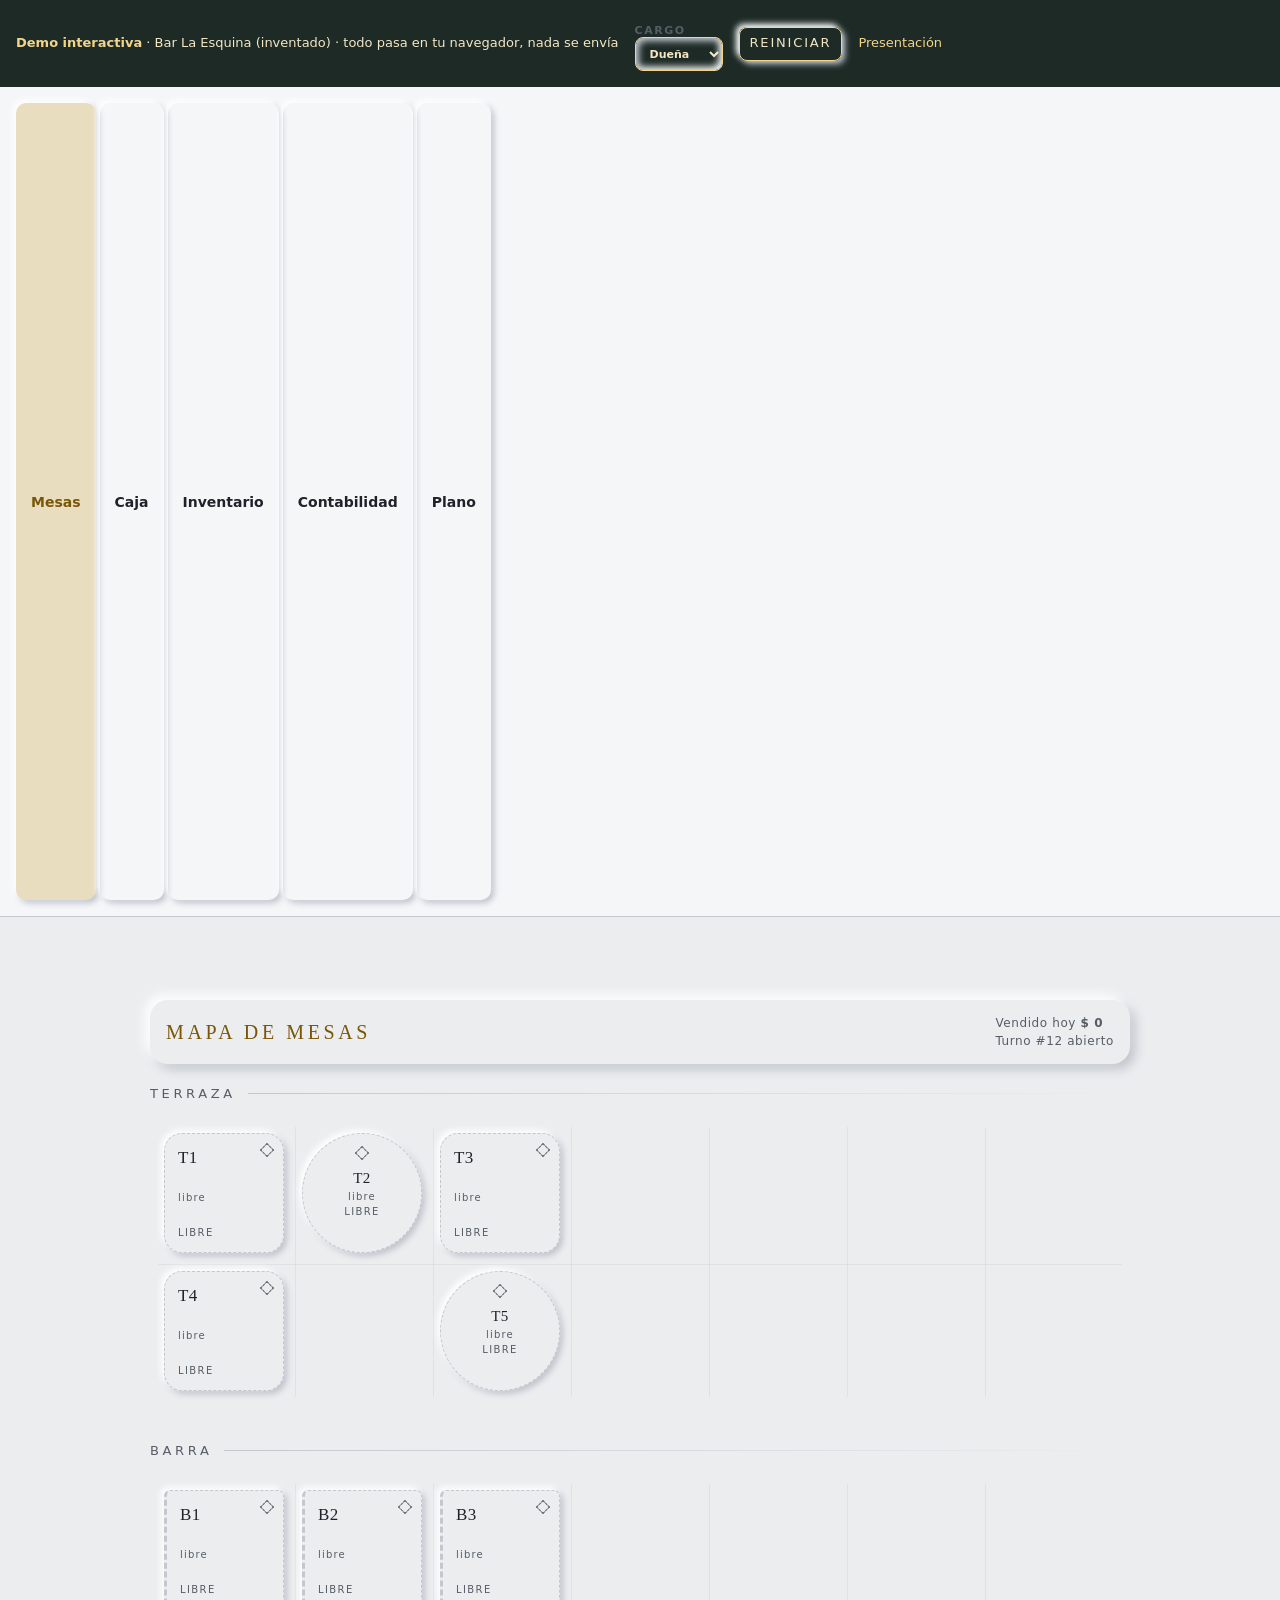
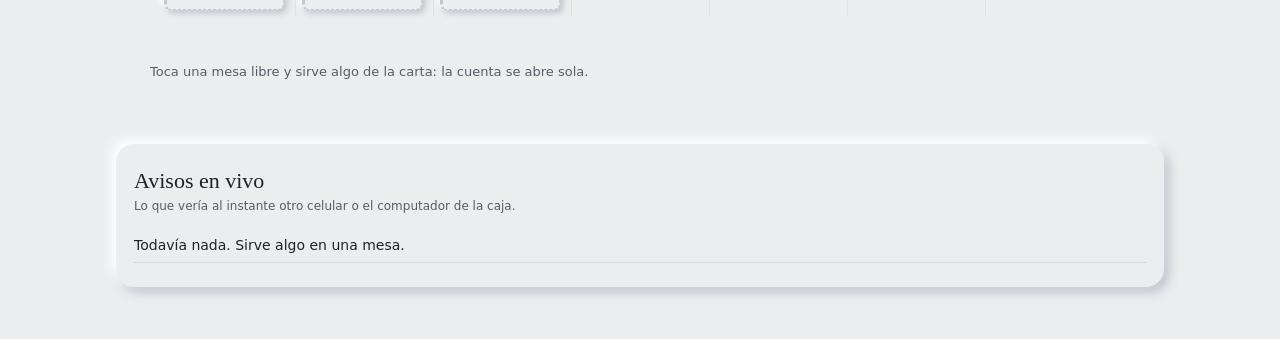
==== demo/app.html @ 0177ef34 "Demo interactiva: sirve, cancela, cobra, cuadra la caja y acomoda el plano con un bar inventado La d" ====
<!doctype html>
<html lang="es-CO">
<head>
<meta charset="utf-8">
<meta name="viewport" content="width=device-width,initial-scale=1">
<meta name="theme-color" content="#ECEDEF">
<title>Demo interactiva · BAR BOX</title>
<meta name="description" content="Prueba BAR BOX con un bar inventado: sirve en una mesa, cancela, cobra, cuadra la caja.">
<link rel="icon" href="static/crest.svg" type="image/svg+xml">
<link rel="stylesheet" href="static/barbox.css">
<link rel="stylesheet" href="static/demo.css">
</head>
<body>
<div class="demo-barra">
  <span><b>Demo interactiva</b> · Bar La Esquina (inventado) · todo pasa en tu navegador, nada se envía</span>
  <label>Cargo
    <select id="rol">
      <option value="dueño">Dueña</option>
      <option value="bodega">Barista</option>
      <option value="mesero">Mesera</option>
    </select>
  </label>
  <button id="reiniciar" type="button">Reiniciar</button>
  <a href="../index.html">Presentación</a>
</div>
<nav class="demo-tabs" aria-label="Pantallas">
  <a href="#/mapa">Mesas</a><a href="#/caja">Caja</a><a href="#/inventario">Inventario</a>
  <a href="#/contabilidad">Contabilidad</a><a href="#/plano">Plano</a>
</nav>
<div class="envoltura">
  <p id="aviso" class="demo-aviso" role="status" aria-live="polite"></p>
  <main id="vista"></main>
  <section class="panel demo-feed">
    <h2>Avisos en vivo</h2>
    <p class="pie">Lo que vería al instante otro celular o el computador de la caja.</p>
    <ol id="feed"></ol>
  </section>
  <noscript><p class="nota">Esta demo necesita JavaScript. Mira las <a href="mapa.html">pantallas estáticas</a>.</p></noscript>
</div>
<script src="static/demo.js"></script>
<script src="static/demo-ui.js"></script>
</body>
</html>
---- demo/static/barbox.css ----
/* BAR BOX · una sola hoja de diseño para toda la aplicación.
 *
 * Desde 0.7 (rediseño en tarjetas) el mundo es claro y suave: superficies
 * del mismo tono que el fondo que se levantan con sombra (luz arriba a la
 * izquierda, sombra abajo a la derecha) y se hunden al presionarlas.
 *
 * Reglas que no se rompen aquí:
 * - Sin recursos externos: ni fuentes ni imágenes de fuera. La barra
 *   tiene que funcionar sin internet, y la CSP sólo permite 'self'.
 * - Sin estilos en línea en las plantillas: la CSP prohíbe style="...".
 *   Por eso las casillas del mapa y los porcentajes son clases (.gx3, .p50).
 * - Ningún estado depende sólo del color: siempre hay palabra, forma,
 *   borde o sombra distinta.
 * - Texto con contraste AA (4.5:1 o más) sobre --fondo y --hueco. Si cambias
 *   un color de texto, vuelve a medirlo.
 * - Todo toque cómodo con el pulgar: 44 px de alto mínimo en lo tocable.
 * - Estados de lo tocable: normal (--sombra-1/2), hover (un nivel más),
 *   presionado (--sombra-dentro), deshabilitado (sin sombra, borde
 *   punteado) y :focus-visible (anillo --anillo, siempre).
 */

:root{
  /* Superficies */
  --fondo:#ECEDEF; --superficie:#ECEDEF; --superficie-alta:#F5F6F8; --hueco:#E1E3E7;
  /* Texto (contraste medido sobre --fondo / --hueco) */
  --tinta:#1E2329;       /* 13.5 / 12.3 */
  --tenue:#555D66;       /*  5.7 /  5.2 */
  --tenue-alto:#3F464E;  /*  8.2 /  7.4 */
  --oro:#7A5608;         /*  5.7 /  5.2  acento: títulos, activo */
  --oro-suave:#7E6019;   /*  sólo iconos y bordes */
  --oro-claro:#E9DDBF;
  --frio:#0B6660; --alarma:#A3301C; --verde:#2E6B35;
  --apagado:#8A9098;     /* deshabilitado: menos contraste a propósito */
  --linea:#C3C8CF; --linea-suave:#D5D9DE;
  --anillo:#1F4FC4;
  /* Sombras: luz arriba-izquierda, sombra abajo-derecha */
  --luz:#FFFFFF; --sombra-color:#BCC1C9;
  --sombra-1:-3px -3px 6px var(--luz),3px 3px 6px var(--sombra-color);
  --sombra-2:-5px -5px 12px var(--luz),5px 5px 12px var(--sombra-color);
  --sombra-3:-9px -9px 20px var(--luz),9px 9px 20px var(--sombra-color);
  --sombra-dentro:inset 3px 3px 7px var(--sombra-color),inset -3px -3px 7px var(--luz);
  /* Bordes, radio y espacio */
  --borde-fino:1px; --borde-medio:1.5px; --borde-grueso:2px;
  --radio:18px;
  --e1:4px; --e2:8px; --e3:12px; --e4:16px; --e5:24px; --e6:32px;
  --serif:Georgia,'Times New Roman',serif;
  --sans:system-ui,-apple-system,sans-serif;
  color-scheme:light;
}

*{box-sizing:border-box}
html,body{min-height:100%}
body{
  margin:0; background:var(--fondo); color:var(--tinta);
  font-family:var(--sans); font-size:15px; line-height:1.55;
  -webkit-text-size-adjust:100%;
}
a{color:inherit; text-decoration:none}
main a:not(.boton):not(.button):not(.item):not(.mesa):not(.record){color:var(--oro); text-decoration:underline; text-underline-offset:3px}
/* Enlaces sueltos dentro del texto: el área de toque crece sin mover el texto. */
main p a,main td a,footer a{padding-block:var(--e3)}
h1,h2,h3{font-family:var(--serif); font-weight:400; line-height:1.15; margin:0}
h1{font-size:clamp(26px,5vw,40px); letter-spacing:.02em; margin:6px 0 14px}
h2{font-size:22px; margin:6px 0 12px}
h3{font-size:18px; margin:5px 0}
p{margin:0 0 12px}
small{font-size:12px}
.eyebrow{font:600 11px/1.4 var(--sans); letter-spacing:.2em; text-transform:uppercase; color:var(--tenue); margin:0}
.hint,.nota,.intro{font-size:13px; color:var(--tenue); line-height:1.5}
.prewrap{white-space:pre-wrap}
.num,td.num{font-variant-numeric:tabular-nums}
.crest,.sello,.brand img,.emblem img{filter:brightness(.55) saturate(1.3)}   /* el emblema es oro claro: sobre fondo claro se oscurece */

/* --- Estados comunes de lo tocable ------------------------------------ */
a:focus-visible,button:focus-visible,summary:focus-visible,input:focus-visible,
select:focus-visible,textarea:focus-visible,.mesa:focus-visible,.item:focus-visible{
  outline:3px solid var(--anillo); outline-offset:3px;
}

/* --- Armazón: cabecera, capítulos, contenido ----------------------- */
header{
  min-height:70px; padding:var(--e3) 4%; background:var(--superficie);
  box-shadow:0 4px 12px -6px var(--sombra-color);
  display:flex; align-items:center; justify-content:space-between; gap:var(--e4); flex-wrap:wrap;
}
.brand{display:flex; align-items:center; gap:13px; min-height:44px; font:20px var(--serif); letter-spacing:.3em; color:var(--oro)}
.brand small{display:block; font:9px var(--sans); letter-spacing:.2em; color:var(--tenue); margin-top:5px}
.edition{font:11px var(--sans); letter-spacing:.2em; color:var(--tenue)}
.edition b{font:22px var(--serif); margin-left:12px; color:var(--oro)}

.layout{display:grid; grid-template-columns:1fr; max-width:1500px; margin:auto}
@media(min-width:860px){ .layout{grid-template-columns:240px 1fr} }

nav{padding:var(--e4) var(--e3); background:var(--superficie)}
@media(min-width:860px){ nav{padding:var(--e6) var(--e4); min-height:calc(100vh - 70px)} }
nav .eyebrow{margin:0 10px 14px}
@media(max-width:859px){
  nav .eyebrow{display:none}
  nav{display:flex; gap:var(--e2); overflow-x:auto; overscroll-behavior-x:contain; padding:var(--e3)}
  nav>a{flex:none; white-space:nowrap}
  .navfoot{display:none}
}
nav>a{
  display:flex; align-items:center; gap:var(--e3); padding:var(--e3); margin:var(--e2) 0;
  font:14px var(--sans); color:var(--tenue-alto); border-radius:var(--radio);
  border:var(--borde-fino) solid transparent; min-height:44px;
  box-shadow:var(--sombra-1); transition:box-shadow .18s;
}
@media(max-width:859px){ nav>a{margin:var(--e1) 0} }
nav>a span{color:var(--oro-suave); font-size:16px}
nav>a:hover{box-shadow:var(--sombra-2); color:var(--tinta)}
nav>a:active{box-shadow:var(--sombra-dentro)}
/* Activo: hundido, borde y negrita (no sólo color). */
nav>a.active{box-shadow:var(--sombra-dentro); color:var(--oro); border-color:var(--oro-suave); font-weight:700}
nav>a.active span{color:var(--oro)}
.navfoot{margin:40px 10px 0; font:11px var(--sans); color:var(--tenue)}
.navfoot p{margin-top:12px; font:italic 13px/1.6 var(--serif); color:var(--tenue-alto)}
.dot{display:inline-block; width:8px; height:8px; border-radius:50%; background:var(--verde); margin-right:5px}
.quien{font:12px var(--sans); color:var(--tenue); margin:0 0 10px}
.quien a{display:inline-flex; align-items:center; min-height:44px; color:var(--oro); text-decoration:underline}
.salir{display:inline; margin:0}
.region{font:12px var(--sans); margin:0}
.region a{display:inline-flex; align-items:center; min-height:44px; color:var(--tenue); margin-right:10px}
.region a[aria-current]{color:var(--oro); font-weight:700; text-decoration:underline}

main{padding:var(--e5) var(--e4) 40px; min-width:0}
@media(min-width:860px){ main{padding:var(--e6) 34px 50px} }
main>footer{
  margin-top:34px; padding-top:var(--e4); border-top:var(--borde-fino) solid var(--linea-suave);
  font:12px var(--sans); color:var(--tenue);
}

/* --- Envoltura de las pantallas de ventas -------------------------- */
.envoltura{max-width:1080px; margin:0 auto; padding:max(18px,env(safe-area-inset-top)) var(--e4) max(28px,env(safe-area-inset-bottom))}
.envoltura>footer{margin-top:var(--e6); font:12px var(--sans); color:var(--tenue); line-height:2}
.envoltura>footer a{color:var(--oro); text-decoration:underline}
.hud{
  display:flex; flex-wrap:wrap; align-items:center; gap:14px;
  padding:14px var(--e4); margin-bottom:22px;
  border-radius:var(--radio); background:var(--superficie); box-shadow:var(--sombra-2);
}
.hud .volver{display:inline-flex; align-items:center; min-height:44px; font:600 12px/1 var(--sans); letter-spacing:.18em; text-transform:uppercase; color:var(--tenue-alto)}
.hud .volver:hover{color:var(--oro)}
.hud h1{margin:0; font:400 20px var(--serif); letter-spacing:.18em; color:var(--oro)}
.hud .fecha{font:12px var(--sans); letter-spacing:.05em; color:var(--tenue); line-height:1.5}
.hud .fecha a{color:var(--oro)}
.crece{flex:1}

/* --- Paneles y tarjetas -------------------------------------------- */
.panel,.paper{
  border-radius:var(--radio); background:var(--superficie); box-shadow:var(--sombra-2);
  padding:var(--e5) 18px; margin:0 0 var(--e5);
}
.panel h2,.paper h2{margin:0 0 4px}
.panel .pie{font:12px var(--sans); color:var(--tenue); margin:0 0 14px; line-height:1.5}
.sectionhead{display:flex; justify-content:space-between; align-items:flex-start; gap:var(--e4); flex-wrap:wrap}
.textlink{display:inline-flex; align-items:center; min-height:44px; font:12px var(--sans); letter-spacing:.08em; white-space:nowrap; color:var(--oro)}
.dos{display:grid; grid-template-columns:1fr; gap:var(--e5)}
@media(min-width:860px){ .dos{grid-template-columns:1.05fr .95fr} }
.items{display:grid; grid-template-columns:1fr; gap:var(--e4)}
@media(min-width:720px){ .items{grid-template-columns:repeat(2,minmax(0,1fr))} }
.item{margin:0}

/* --- Portada del puesto de mando ----------------------------------- */
.hero{
  position:relative; overflow:hidden; display:flex; flex-wrap:wrap; gap:20px;
  justify-content:space-between; align-items:center;
  background:var(--superficie); padding:28px var(--e5);
  color:var(--tinta); border-radius:var(--radio); box-shadow:var(--sombra-3);
  margin-bottom:var(--e5);
}
.hero h1{font-size:clamp(26px,4.2vw,40px)}
.hero .eyebrow{color:var(--oro)}
.hero p:not(.eyebrow){color:var(--tenue-alto); font-size:14px}
.emblem{display:grid; justify-items:center; gap:var(--e4); margin:0 auto}
.emblem span{font:9px var(--sans); letter-spacing:.25em; color:var(--tenue); white-space:nowrap}

.stats{display:grid; grid-template-columns:repeat(2,1fr); gap:var(--e4); margin:0 0 var(--e5)}
@media(min-width:720px){ .stats{grid-template-columns:repeat(4,1fr)} }
.stats article{background:var(--superficie); padding:var(--e4) 18px; border-radius:var(--radio); box-shadow:var(--sombra-1)}
.stats span{font:600 10px var(--sans); letter-spacing:.16em; text-transform:uppercase; color:var(--tenue)}
.stats strong{display:block; font:34px var(--serif); margin-top:8px; color:var(--tinta)}
.stats p{font:12px var(--sans); color:var(--tenue); margin:4px 0 0}
.red{color:var(--alarma)} .amber{color:var(--oro)} .positive{color:var(--frio)} .negative{color:var(--alarma)}

.supply{
  padding:14px 0; border-top:var(--borde-fino) solid var(--linea-suave);
  display:flex; align-items:center; justify-content:space-between; gap:var(--e3); flex-wrap:wrap;
}
.supply h3{display:inline-block; margin-left:10px}
.supply small{display:block; color:var(--tenue); font-size:12px}
.order{text-align:right}
.order small{font:10px var(--sans); letter-spacing:.14em; text-transform:uppercase; color:var(--tenue)}
.order strong{display:block; font:24px var(--serif); color:var(--oro)}
.order strong small{display:inline; font:12px var(--sans); color:var(--tenue)}

.bottomcards{display:grid; grid-template-columns:1fr; gap:var(--e4)}
@media(min-width:720px){ .bottomcards{grid-template-columns:1fr 1fr} }
.bottomcards>a{
  display:flex; align-items:center; gap:var(--e4); padding:var(--e4) 18px; min-height:44px;
  border-radius:var(--radio); background:var(--superficie); color:var(--tinta);
  box-shadow:var(--sombra-2); transition:box-shadow .18s,transform .18s;
}
.bottomcards>a:hover{box-shadow:var(--sombra-3)}
.bottomcards>a:active{box-shadow:var(--sombra-dentro); transform:translateY(1px)}
.bottomcards>a>span{font-size:22px; color:var(--oro-suave)}
.bottomcards h3{font-size:17px}
.bottomcards p{font:12px var(--sans); margin:4px 0 0; color:var(--tenue)}

.stock{font:38px var(--serif); margin:14px 0; color:var(--tinta)}
.stock small{font:15px var(--sans); color:var(--tenue)}
.comparison{font-size:12px; color:var(--tenue)}

/* --- Botones y formularios ----------------------------------------- */
.boton,.button,button{
  display:inline-flex; align-items:center; justify-content:center; gap:var(--e2);
  min-height:44px; padding:11px 18px; cursor:pointer;
  border:var(--borde-medio) solid var(--oro-suave); border-radius:var(--radio);
  background:var(--superficie); color:var(--oro); box-shadow:var(--sombra-1);
  font:600 12px var(--sans); letter-spacing:.14em; text-transform:uppercase;
  transition:box-shadow .18s,transform .18s;
}
.boton:hover,.button:hover,button:hover{box-shadow:var(--sombra-2)}
.boton:active,.button:active,button:active{box-shadow:var(--sombra-dentro); transform:translateY(1px)}
.boton.gold,.button.gold{background:var(--oro); border-color:var(--oro); color:#fff}
.boton.gold:active,.button.gold:active{box-shadow:inset 3px 3px 7px #4a3405,inset -3px -3px 7px #9b7420}
.boton.suave,.button.ghost,.boton.ghost{border-color:var(--linea); color:var(--tenue-alto)}
.boton.riesgo{border-color:var(--alarma); border-width:var(--borde-grueso); color:var(--alarma)}
/* Deshabilitado: sin sombra, borde punteado, menos contraste. */
.boton:disabled,.button:disabled,button:disabled,.boton[aria-disabled=true]{
  box-shadow:none; transform:none; cursor:not-allowed;
  border-style:dashed; border-color:var(--linea); background:var(--superficie); color:var(--apagado);
}
.acciones,.formactions{display:flex; flex-wrap:wrap; gap:10px; margin-top:var(--e4); align-items:center}

form{margin-top:14px}
label{display:block; font:600 11px var(--sans); letter-spacing:.14em; text-transform:uppercase; color:var(--tenue); margin:14px 0 6px}
input,select,textarea{
  display:block; width:100%; min-height:46px; padding:11px var(--e3); margin:0;
  border:var(--borde-fino) solid var(--linea); border-radius:var(--e3);
  background:var(--hueco); color:var(--tinta); font:16px var(--sans);
  box-shadow:var(--sombra-dentro);
}
textarea{resize:vertical; min-height:110px; line-height:1.55}
input:focus,select:focus,textarea:focus{border-color:var(--oro)}
input:disabled,select:disabled,textarea:disabled{box-shadow:none; border-style:dashed; color:var(--apagado)}
input::placeholder,textarea::placeholder{color:#5E656D}
/* Casilla con su texto al lado (la propina): se lee como frase, no como rótulo,
   y el toque cubre todo el renglón. */
label.casilla{display:flex; align-items:center; gap:10px; min-height:44px; font:500 15px var(--sans);
  letter-spacing:0; text-transform:none; color:inherit; cursor:pointer}
label.casilla input{width:22px; height:22px; min-height:0; margin:0; padding:0; flex:none; box-shadow:none; accent-color:var(--oro)}
.fila,.gridform{display:grid; grid-template-columns:1fr; gap:10px 14px; align-items:end}
@media(min-width:560px){ .fila,.gridform{grid-template-columns:repeat(2,minmax(0,1fr))} }
.wide{grid-column:1/-1}
/* Nuevo producto: «tal cual» o «con ingredientes», cada bloque a todo lo ancho. */
.gridform fieldset{grid-column:1/-1; display:grid; grid-template-columns:inherit; gap:10px 14px; align-items:end;
  margin:0; padding:var(--e3); border:var(--borde-fino) solid var(--linea); border-radius:var(--e3)}
.gridform fieldset legend,.gridform fieldset .hint{grid-column:1/-1; padding:0 6px}
summary{display:flex; align-items:center; cursor:pointer; padding:10px 0; min-height:44px; font:13px var(--sans); color:var(--tenue-alto)}
summary:hover{color:var(--oro)}

/* "Salir" es un botón con aspecto de enlace: sin relieve, pero 44 px. */
.salir button{
  border:0; background:none; box-shadow:none; color:var(--alarma); font:12px var(--sans);
  letter-spacing:0; text-transform:none; padding:0 var(--e1); text-decoration:underline;
}
.salir button:hover,.salir button:active{box-shadow:none; transform:none}

/* --- Tablas, registros y avisos ------------------------------------ */
/* Una tabla ancha se desplaza dentro de su caja; el cuerpo de la página no. */
.tabla{overflow-x:auto; overscroll-behavior-x:contain; margin:0 -4px; padding:0 4px}
.tabla table{min-width:520px}
table{width:100%; border-collapse:collapse; font-size:14px}
th{
  text-align:left; font:600 11px var(--sans); letter-spacing:.14em; text-transform:uppercase;
  color:var(--tenue); padding:0 8px 8px 0; border-bottom:var(--borde-medio) solid var(--linea);
}
td{padding:11px 8px 11px 0; border-bottom:var(--borde-fino) solid var(--linea-suave); vertical-align:top}
td small{color:var(--tenue)}
.autor{color:var(--tenue)}

.record{
  display:flex; justify-content:space-between; gap:18px; align-items:center; flex-wrap:wrap;
  min-height:44px; padding:14px var(--e2); border-bottom:var(--borde-fino) solid var(--linea-suave); color:var(--tinta);
  border-radius:var(--e3);
}
a.record:hover{background:var(--superficie-alta)}
a.record:active{box-shadow:var(--sombra-dentro)}
.paper.record{padding:18px; border-bottom:0}

.notice,.aviso{
  border-left:var(--borde-grueso) solid var(--oro); background:var(--oro-claro); color:var(--tinta);
  padding:var(--e3) var(--e4); margin:0 0 18px; font-size:14px; border-radius:0 var(--e3) var(--e3) 0;
}
.empty,.vacio{
  text-align:center; padding:30px 18px; border:var(--borde-medio) dashed var(--linea);
  border-radius:var(--radio); color:var(--tenue);
}
.empty>span,.vacio>span{font-size:38px; color:var(--oro-suave); display:block; margin-bottom:6px}
.empty h3,.vacio strong{display:block; font:400 20px var(--serif); color:var(--tinta); margin-bottom:6px}
.empty p,.vacio p{max-width:52ch; margin:0 auto 14px; font-size:13px}

.badge,.etiqueta{
  display:inline-block; padding:3px 9px; border:var(--borde-fino) solid currentColor; border-radius:999px;
  font:600 10px var(--sans); letter-spacing:.12em; text-transform:uppercase; white-space:nowrap;
  color:var(--tenue); background:var(--superficie-alta);
}
.badge.danger,.etiqueta.alarma{color:var(--alarma); border-width:var(--borde-grueso)}
.badge.warn,.etiqueta.oro{color:var(--oro); border-width:var(--borde-medio)}
.badge.good,.etiqueta.frio{color:var(--frio)}
.etiqueta.gris{color:var(--tenue)}

/* --- Mapa de mesas -------------------------------------------------- */
.salon{margin:0 0 30px}
.salon>h2{
  display:flex; align-items:center; gap:var(--e3); margin:0 0 14px;
  font:400 13px var(--sans); letter-spacing:.28em; text-transform:uppercase; color:var(--tenue);
}
.salon>h2::after{content:''; flex:1; height:1px; background:linear-gradient(90deg,var(--linea),transparent)}

.mapa{overflow-x:auto; overscroll-behavior-x:contain; padding:var(--e3) var(--e2) var(--e4)}
.rejilla{
  display:grid;
  grid-auto-rows:minmax(120px,auto);   /* auto: una mesa nunca se monta sobre la de abajo */
  gap:18px;
  width:max-content; min-width:100%;
  background-image:linear-gradient(#0000000d 1px,transparent 1px),linear-gradient(90deg,#0000000d 1px,transparent 1px);
  background-size:138px 138px; background-position:-1px -1px;
  padding:6px;
}

.mesa{
  position:relative; display:flex; flex-direction:column; justify-content:space-between; gap:4px;
  min-height:120px; padding:14px 13px;
  border:var(--borde-medio) solid var(--linea-suave); border-radius:var(--radio); background:var(--superficie);
  color:var(--tinta); overflow:hidden; box-shadow:var(--sombra-2);
  transition:box-shadow .18s,transform .18s;
}
.mesa.redonda{border-radius:50%; align-items:center; text-align:center; justify-content:center; padding:16px 10px}
.mesa.barra{border-radius:6px; border-left:3px solid var(--oro-suave)}
.mesa:hover{box-shadow:var(--sombra-3)}
.mesa:active{box-shadow:var(--sombra-dentro); transform:translateY(1px)}
.mesa .nombre{font:400 17px/1.2 var(--serif); letter-spacing:.02em; overflow-wrap:anywhere}
.mesa.redonda .nombre{font-size:15px}
.mesa .puestos{font:10px var(--sans); letter-spacing:.12em; color:var(--tenue)}
.mesa .cifra{font:600 14px var(--sans); color:var(--tinta); font-variant-numeric:tabular-nums}
.mesa .estado{font:10px var(--sans); letter-spacing:.14em; text-transform:uppercase; color:var(--tenue)}
.mesa .pip{position:absolute; top:11px; right:11px; width:10px; height:10px; transform:rotate(45deg); border:var(--borde-medio) solid var(--tenue)}
.mesa.redonda .pip{top:14px; right:auto; left:50%; margin-left:-5px}

/* Estados: borde + forma del rombo + palabra. Nunca sólo color. */
.mesa.libre{box-shadow:var(--sombra-1); border-style:dashed; border-color:var(--linea)}
.mesa.libre .pip{border-style:dashed}
.mesa.sentados{border-color:var(--frio)}
.mesa.sentados .pip{border-color:var(--frio)}
.mesa.servida{border-color:var(--oro-suave); border-width:var(--borde-grueso)}
.mesa.servida .pip{border-color:var(--oro); background:var(--oro)}
.mesa.servida .estado{color:var(--oro)}
.mesa.cuenta{border-color:var(--alarma); border-width:var(--borde-grueso)}
.mesa.cuenta .pip{border-color:var(--alarma); background:var(--alarma); animation:latido 1.8s ease-in-out infinite}
.mesa.cuenta .estado{color:var(--alarma); font-weight:700}
@keyframes latido{50%{opacity:.25}}

@media(max-width:520px){
  .rejilla{grid-auto-rows:minmax(104px,auto); gap:14px; background-size:118px 118px}
  .mesa{min-height:104px; padding:12px 11px}
  .mesa .nombre{font-size:15px}
}

/* --- Meta del día y anillos ---------------------------------------- */
.meta{display:flex; align-items:center; gap:var(--e3)}
.anillo{
  --p:0; position:relative; width:54px; height:54px; border-radius:50%; flex:none;
  background:conic-gradient(var(--oro) calc(var(--p)*1%),var(--linea-suave) 0);
  -webkit-mask:radial-gradient(farthest-side,transparent 68%,#000 69%);
  mask:radial-gradient(farthest-side,transparent 68%,#000 69%);
}
.anillo.completo{background:conic-gradient(var(--frio) 100%,var(--frio) 0)}
.meta b{display:block; font:600 16px var(--sans); color:var(--tinta)}
.meta span{font:11px var(--sans); letter-spacing:.14em; text-transform:uppercase; color:var(--tenue)}
.meta em{font-style:normal; color:var(--oro)}

/* --- Cuenta de una mesa y pedidos ----------------------------------- */
.renglon{display:flex; align-items:center; gap:10px; padding:11px 0; border-bottom:var(--borde-fino) solid var(--linea-suave); flex-wrap:wrap}
.renglon:last-of-type{border-bottom:0}
.renglon .q{
  flex:none; width:32px; height:32px; display:grid; place-items:center;
  border-radius:var(--e2); box-shadow:var(--sombra-dentro); font:600 13px var(--sans); color:var(--oro);
}
.renglon .txt{flex:1; min-width:120px}
.renglon .txt b{display:block; font:400 15px var(--serif)}
.renglon .txt small{font:12px var(--sans); color:var(--tenue)}
.renglon .val{font:600 14px var(--sans); font-variant-numeric:tabular-nums}
.renglon form{margin:0}
.renglon .boton{padding:7px 12px; font-size:11px}
.total{
  display:flex; justify-content:space-between; align-items:baseline; gap:var(--e3);
  margin-top:14px; padding-top:14px; border-top:var(--borde-medio) solid var(--linea);
}
.total span{font:11px var(--sans); letter-spacing:.18em; text-transform:uppercase; color:var(--tenue)}
.total strong{font:400 28px var(--serif); color:var(--oro); font-variant-numeric:tabular-nums}

#carta h3{margin:var(--e4) 0 0; font:600 13px var(--sans); letter-spacing:.08em; text-transform:uppercase; color:var(--tenue-alto)}
.carta{display:grid; grid-template-columns:repeat(auto-fill,minmax(150px,1fr)); gap:var(--e3); margin-top:6px}
.carta form{margin:0}
.carta button{
  display:flex; flex-direction:column; align-items:flex-start; gap:3px; width:100%;
  padding:13px; border:var(--borde-fino) solid var(--linea-suave); border-radius:var(--radio); background:var(--superficie);
  color:var(--tinta); text-align:left; font:15px var(--serif); text-transform:none; letter-spacing:0;
  min-height:76px;
}
.carta button small{font:11px var(--sans); letter-spacing:.06em; color:var(--tenue); text-transform:none}
.carta button b{font:600 13px var(--sans); color:var(--oro); font-variant-numeric:tabular-nums}
.carta button:disabled,.carta button:disabled b,.carta button:disabled small{color:var(--apagado)}
.carta button small.justo{color:var(--oro)}
.carta button small.falta{color:var(--alarma); font-weight:700}

/* --- Puerta de entrada ---------------------------------------------- */
.puerta{max-width:420px; min-height:100vh; display:flex; flex-direction:column; justify-content:center; text-align:center}
.puerta .sello{margin:0 auto}
.puerta .marca{font:400 22px var(--serif); letter-spacing:.45em; color:var(--oro); margin:12px 0 22px; padding-left:.45em}
.puerta .panel{text-align:left}
.puerta .acciones .boton{width:100%}

/* --- Menú principal: tarjetas en el orden de app.SECCIONES ------------ */
body.menu{overflow-x:hidden}
.stage{
  min-height:100vh; display:flex; flex-direction:column; align-items:center;
  padding:max(var(--e6),env(safe-area-inset-top)) var(--e4) max(var(--e5),env(safe-area-inset-bottom));
  text-align:center;
}
.kicker{font:600 11px var(--sans); letter-spacing:.35em; color:var(--tenue); margin:14px 0 0}
.stage h1{margin:6px 0 var(--e5); font-weight:400; font-size:clamp(28px,6vw,44px); letter-spacing:.3em; color:var(--oro); padding-left:.3em}
.cmd{
  display:grid; grid-template-columns:repeat(2,minmax(0,1fr)); gap:var(--e4);
  width:100%; max-width:960px; margin:0 0 var(--e5); padding:0; list-style:none;
}
@media(min-width:900px){ .cmd{grid-template-columns:repeat(3,minmax(0,1fr)); gap:var(--e5)} }
.cmd li{display:flex}
.cmd .item{
  display:flex; flex-direction:column; align-items:flex-start; gap:var(--e1); width:100%;
  min-height:132px; padding:var(--e4); text-align:left;
  border:var(--borde-fino) solid var(--linea-suave); border-radius:var(--radio);
  background:var(--superficie); color:var(--tinta); box-shadow:var(--sombra-2);
  transition:box-shadow .18s,transform .18s;
}
.cmd .item:hover{box-shadow:var(--sombra-3)}
.cmd .item:active{box-shadow:var(--sombra-dentro); transform:translateY(1px)}
.cmd .icono{
  display:grid; place-items:center; width:44px; height:44px; margin-bottom:var(--e2);
  border-radius:var(--e3); box-shadow:var(--sombra-dentro); font-size:20px; color:var(--oro-suave);
}
.cmd .name{font:clamp(17px,4.4vw,22px)/1.2 var(--serif); color:var(--tinta)}
.cmd .item small{font:12px/1.4 var(--sans); color:var(--tenue)}
.tag{
  margin-top:auto; padding:3px 9px; border:var(--borde-medio) solid currentColor; border-radius:999px;
  font:600 10px var(--sans); font-style:normal; letter-spacing:.1em; text-transform:uppercase;
  color:var(--tenue); background:var(--superficie-alta);
}
.tag.danger{color:var(--alarma); border-width:var(--borde-grueso)}
.tag.warn{color:var(--oro)}
.tag.danger::before{content:'! '}   /* además de color y borde, un signo */
.stage .hint a{display:inline-flex; align-items:center; min-height:44px; color:var(--oro); text-decoration:underline; font-weight:600}
.stage .quien{margin-top:var(--e3)}

/* --- Tamaño real de la sala ------------------------------------------
 * La rejilla admite 12 x 12 casillas, pero se dibuja sólo hasta donde
 * llega tu última mesa: un bar de cuatro mesas no obliga a arrastrar el
 * dedo por doce columnas vacías. */
.rejilla.c1{grid-template-columns:repeat(1,120px)}.rejilla.c2{grid-template-columns:repeat(2,120px)}.rejilla.c3{grid-template-columns:repeat(3,120px)}.rejilla.c4{grid-template-columns:repeat(4,120px)}
.rejilla.c5{grid-template-columns:repeat(5,120px)}.rejilla.c6{grid-template-columns:repeat(6,120px)}.rejilla.c7{grid-template-columns:repeat(7,120px)}.rejilla.c8{grid-template-columns:repeat(8,120px)}
.rejilla.c9{grid-template-columns:repeat(9,120px)}.rejilla.c10{grid-template-columns:repeat(10,120px)}.rejilla.c11{grid-template-columns:repeat(11,120px)}.rejilla.c12{grid-template-columns:repeat(12,120px)}
@media(max-width:520px){.rejilla.c1{grid-template-columns:repeat(1,104px)}.rejilla.c2{grid-template-columns:repeat(2,104px)}.rejilla.c3{grid-template-columns:repeat(3,104px)}.rejilla.c4{grid-template-columns:repeat(4,104px)}.rejilla.c5{grid-template-columns:repeat(5,104px)}.rejilla.c6{grid-template-columns:repeat(6,104px)}.rejilla.c7{grid-template-columns:repeat(7,104px)}.rejilla.c8{grid-template-columns:repeat(8,104px)}.rejilla.c9{grid-template-columns:repeat(9,104px)}.rejilla.c10{grid-template-columns:repeat(10,104px)}.rejilla.c11{grid-template-columns:repeat(11,104px)}.rejilla.c12{grid-template-columns:repeat(12,104px)}}
.rejilla.f1{grid-template-rows:repeat(1,minmax(120px,auto))}.rejilla.f2{grid-template-rows:repeat(2,minmax(120px,auto))}.rejilla.f3{grid-template-rows:repeat(3,minmax(120px,auto))}.rejilla.f4{grid-template-rows:repeat(4,minmax(120px,auto))}
.rejilla.f5{grid-template-rows:repeat(5,minmax(120px,auto))}.rejilla.f6{grid-template-rows:repeat(6,minmax(120px,auto))}.rejilla.f7{grid-template-rows:repeat(7,minmax(120px,auto))}.rejilla.f8{grid-template-rows:repeat(8,minmax(120px,auto))}
.rejilla.f9{grid-template-rows:repeat(9,minmax(120px,auto))}.rejilla.f10{grid-template-rows:repeat(10,minmax(120px,auto))}.rejilla.f11{grid-template-rows:repeat(11,minmax(120px,auto))}.rejilla.f12{grid-template-rows:repeat(12,minmax(120px,auto))}
@media(max-width:520px){.rejilla.f1{grid-template-rows:repeat(1,minmax(104px,auto))}.rejilla.f2{grid-template-rows:repeat(2,minmax(104px,auto))}.rejilla.f3{grid-template-rows:repeat(3,minmax(104px,auto))}.rejilla.f4{grid-template-rows:repeat(4,minmax(104px,auto))}.rejilla.f5{grid-template-rows:repeat(5,minmax(104px,auto))}.rejilla.f6{grid-template-rows:repeat(6,minmax(104px,auto))}.rejilla.f7{grid-template-rows:repeat(7,minmax(104px,auto))}.rejilla.f8{grid-template-rows:repeat(8,minmax(104px,auto))}.rejilla.f9{grid-template-rows:repeat(9,minmax(104px,auto))}.rejilla.f10{grid-template-rows:repeat(10,minmax(104px,auto))}.rejilla.f11{grid-template-rows:repeat(11,minmax(104px,auto))}.rejilla.f12{grid-template-rows:repeat(12,minmax(104px,auto))}}

/* --- Casillas del mapa (12 x 12) ------------------------------------ */
.gx1{grid-column:1}.gx2{grid-column:2}.gx3{grid-column:3}.gx4{grid-column:4}.gx5{grid-column:5}.gx6{grid-column:6}
.gx7{grid-column:7}.gx8{grid-column:8}.gx9{grid-column:9}.gx10{grid-column:10}.gx11{grid-column:11}.gx12{grid-column:12}
.gy1{grid-row:1}.gy2{grid-row:2}.gy3{grid-row:3}.gy4{grid-row:4}.gy5{grid-row:5}.gy6{grid-row:6}
.gy7{grid-row:7}.gy8{grid-row:8}.gy9{grid-row:9}.gy10{grid-row:10}.gy11{grid-row:11}.gy12{grid-row:12}

/* --- Avance en pasos de 5% ------------------------------------------ */
.p0{--p:0}.p5{--p:5}.p10{--p:10}.p15{--p:15}.p20{--p:20}.p25{--p:25}
.p30{--p:30}.p35{--p:35}.p40{--p:40}.p45{--p:45}.p50{--p:50}
.p55{--p:55}.p60{--p:60}.p65{--p:65}.p70{--p:70}.p75{--p:75}
.p80{--p:80}.p85{--p:85}.p90{--p:90}.p95{--p:95}.p100{--p:100}

@media(prefers-reduced-motion:reduce){ *{animation:none!important; transition:none!important} }

/* --- Ciclo de caja (0.7d): cuatro pasos como misiones en orden ---------- */
.pasos{list-style:none; margin:0 0 18px; padding:0; display:grid; grid-template-columns:repeat(4,minmax(0,1fr)); gap:6px; counter-reset:none}
.paso{display:flex; gap:8px; align-items:flex-start; padding:10px 8px; border:var(--borde-medio) solid var(--linea); border-radius:var(--e3); min-width:0}
.paso .num{flex:none; width:24px; height:24px; border-radius:50%; display:grid; place-items:center; font:600 12px var(--sans); border:1px solid currentColor}
.paso .txt{min-width:0}
.paso b{display:block; font-size:13px; line-height:1.2; overflow-wrap:anywhere}
.paso small{display:block; font-size:11px; color:var(--tenue); overflow-wrap:anywhere}
.paso.hecho{color:var(--frio); border-color:var(--frio)}
.paso.disponible{color:var(--oro); border-color:var(--oro)}
.paso.vacio{color:var(--oro)}
.paso.bloqueado{color:var(--tenue); border-style:dashed}   /* sin opacidad: el texto conserva AA */
@media (max-width:560px){.pasos{grid-template-columns:repeat(2,minmax(0,1fr))}}

/* --- Pedidos (0.7e): cantidad editable dentro de la tabla ----------------- */
form.enlinea{display:flex; align-items:center; gap:6px; flex-wrap:wrap; margin:0}
form.enlinea input[type=number]{width:7em; margin:0}
td input[type=number]{max-width:7em}

/* --- Inventario: pestañas y grupos por categoría (cambio C) -------- */
.pestanas{display:flex; gap:var(--e2); flex-wrap:wrap; margin:var(--e4) 0}
.pestanas a{
  display:inline-flex; align-items:center; min-height:44px; padding:0 var(--e4);
  font:14px var(--sans); color:var(--tenue-alto); border-radius:var(--radio); box-shadow:var(--sombra-1);
}
.pestanas a[aria-current]{color:var(--oro); box-shadow:var(--sombra-dentro)}
h2.grupo{margin:var(--e5) 0 var(--e3); font-size:18px}
h2.grupo small{font:12px var(--sans); color:var(--tenue)}

/* Inventario en una página: el movimiento de cada tarjeta, a la vista y en una fila. */
.seccion{scroll-margin-top:var(--e4)}
.seccion > h2{margin:var(--e5) 0 var(--e3)}
.seccion > h2 small{font:13px var(--sans); color:var(--tenue)}
.item[id]{scroll-margin-top:var(--e4)}
.mov{display:grid; grid-template-columns:repeat(2,minmax(0,1fr)); gap:8px 10px; align-items:end; margin-top:var(--e3)}
.mov button{min-height:44px}
@media(min-width:560px){ .mov{grid-template-columns:auto minmax(0,1fr) minmax(0,2fr) auto} }

/* --- Contabilidad: revisión y gráficas (2026-09-25) -------------------
   Colores de serie validados con el validador de dataviz sobre --fondo:
   azul, naranja, aguamarina, amarillo (CVD ΔE ≥ 9.1 entre vecinos). Tres
   quedan bajo 3:1 de contraste: por eso cada segmento lleva su nombre y
   valor en la leyenda, y las barras tienen su tabla. «Otros» va en gris. */
:root{--serie-1:#2a78d6; --serie-2:#eb6834; --serie-3:#1baf7a; --serie-4:#eda100; --serie-otros:#8A9098}
.revision.pendiente{border-left:var(--borde-grueso) solid var(--alarma)}
.revision h3,.nota-periodo h3,#propinas h3{font:600 13px var(--sans); letter-spacing:.1em; text-transform:uppercase; color:var(--tenue-alto); margin:var(--e5) 0 var(--e2)}
.grafica-anillo{display:flex; flex-wrap:wrap; gap:var(--e5); align-items:center}
.grafica-anillo svg{width:min(220px,100%); height:auto; flex:0 0 auto}
.grafica-anillo .pista{stroke:var(--hueco)}
.anillo-cifra{font:600 4px var(--sans); fill:var(--tinta)}
.anillo-pie{font:2.6px var(--sans); fill:var(--tenue)}
circle.serie-1{stroke:var(--serie-1)} circle.serie-2{stroke:var(--serie-2)} circle.serie-3{stroke:var(--serie-3)}
circle.serie-4{stroke:var(--serie-4)} circle.serie-otros{stroke:var(--serie-otros)}
.leyenda{list-style:none; margin:0; padding:0; display:grid; gap:var(--e2); flex:1 1 220px; font-size:14px; color:var(--tinta)}
.leyenda li{display:flex; gap:var(--e2); align-items:flex-start}
.muestra{width:12px; height:12px; border-radius:3px; margin-top:4px; flex:0 0 12px}
.muestra.serie-1{background:var(--serie-1)} .muestra.serie-2{background:var(--serie-2)} .muestra.serie-3{background:var(--serie-3)}
.muestra.serie-4{background:var(--serie-4)} .muestra.serie-otros{background:var(--serie-otros)}
.nota-periodo{margin-top:var(--e4); font-size:14px; color:var(--tinta)}
.grafica-barras{width:100%; height:auto; display:block; margin:var(--e3) 0}
.grafica-barras path.serie-1{fill:var(--serie-1)}
.grafica-barras .blanco{fill:transparent}
.grafica-barras g:hover path{fill:var(--anillo)}
.grafica-barras .base{stroke:var(--linea); stroke-width:1}
.grafica-barras .eje{font:9px var(--sans); fill:var(--tenue)}
.grafica-barras .valor{font:600 9px var(--sans); fill:var(--tinta)}

/* --- Plano editable de la sala (2026-09-25) ------------------------------ */
.plano{display:grid; gap:6px; width:max-content; padding:4px}
.plano.c1{grid-template-columns:repeat(1,64px)} .plano.c2{grid-template-columns:repeat(2,64px)} .plano.c3{grid-template-columns:repeat(3,64px)} .plano.c4{grid-template-columns:repeat(4,64px)} .plano.c5{grid-template-columns:repeat(5,64px)} .plano.c6{grid-template-columns:repeat(6,64px)} .plano.c7{grid-template-columns:repeat(7,64px)} .plano.c8{grid-template-columns:repeat(8,64px)} .plano.c9{grid-template-columns:repeat(9,64px)} .plano.c10{grid-template-columns:repeat(10,64px)} .plano.c11{grid-template-columns:repeat(11,64px)} .plano.c12{grid-template-columns:repeat(12,64px)}
@media(max-width:520px){.plano.c1{grid-template-columns:repeat(1,52px)} .plano.c2{grid-template-columns:repeat(2,52px)} .plano.c3{grid-template-columns:repeat(3,52px)} .plano.c4{grid-template-columns:repeat(4,52px)} .plano.c5{grid-template-columns:repeat(5,52px)} .plano.c6{grid-template-columns:repeat(6,52px)} .plano.c7{grid-template-columns:repeat(7,52px)} .plano.c8{grid-template-columns:repeat(8,52px)} .plano.c9{grid-template-columns:repeat(9,52px)} .plano.c10{grid-template-columns:repeat(10,52px)} .plano.c11{grid-template-columns:repeat(11,52px)} .plano.c12{grid-template-columns:repeat(12,52px)}}
.plano .celda{min-height:52px; border-radius:10px; font:12px/1.15 var(--sans); color:var(--tinta); overflow-wrap:anywhere; padding:4px; touch-action:none; user-select:none}
.plano .libre{background:transparent; border:var(--borde-fino) dashed var(--linea); box-shadow:none}
.plano .ficha{background:var(--superficie-alta); border:var(--borde-medio) solid var(--oro-suave); box-shadow:var(--sombra-1); cursor:grab}
.plano .ficha.redonda{border-radius:50%}
.plano .ficha[aria-pressed="true"]{outline:var(--borde-grueso) solid var(--anillo); outline-offset:2px}
.plano .ficha.arrastrando{cursor:grabbing; opacity:.85; position:relative; z-index:2; box-shadow:var(--sombra-3)}
.plano .libre.destino,.plano .ficha.destino{background:var(--oro-claro)}
.plano-titulo{font:600 13px var(--sans); letter-spacing:.1em; text-transform:uppercase; color:var(--tenue-alto); margin:var(--e4) 0 var(--e1)}
.casilla{display:flex; gap:var(--e2); align-items:center; min-height:44px}

/* Página sin red (PWA, F5) */
.sin-red{max-width:560px; margin:10vh auto; padding:0 16px}
---- demo/static/demo.css ----
/* Sólo lo propio de la demo interactiva; lo demás es barbox.css, la hoja de la app. */
.demo-barra{position:sticky; top:0; z-index:20; display:flex; flex-wrap:wrap; gap:8px 16px; align-items:center;
  padding:10px 16px; background:#1d2a26; color:#f3e7c6; font:13px/1.4 system-ui,sans-serif}
.demo-barra b{color:#f3d58a}
.demo-barra a{color:#f3d58a}
.demo-barra select,.demo-barra button{min-height:34px; padding:2px 10px; border-radius:8px; border:1px solid #f3d58a;
  background:transparent; color:#f3e7c6; font:inherit; width:auto}
.demo-barra select option{color:#1E2329}
.demo-tabs{display:flex; gap:4px; overflow-x:auto; padding:8px 16px; background:var(--superficie-alta); border-bottom:1px solid var(--linea)}
.demo-tabs a{flex:0 0 auto; padding:10px 14px; border-radius:10px; color:var(--tinta); text-decoration:none; font:600 14px var(--sans)}
.demo-tabs a[aria-current="page"]{background:var(--oro-claro); color:var(--oro)}
.demo-aviso{min-height:1.4em; margin:12px 0 0; color:var(--frio); font-weight:600}
.demo-aviso.malo{color:var(--alarma)}
.demo-feed ol{list-style:none; margin:0; padding:0; font-size:14px}
.demo-feed li{padding:6px 0; border-bottom:1px solid var(--linea-suave)}
.demo-num{display:inline-block; min-width:3.2em; color:var(--tenue); font-variant-numeric:tabular-nums}
.demo-feed b{font-family:ui-monospace,monospace; font-size:12px; color:var(--oro)}
.demo-ticket{max-width:300px; margin:16px auto; padding:16px; background:#fff; color:#111; font:14px/1.4 ui-monospace,monospace;
  box-shadow:var(--sombra-2); border-radius:6px}
.demo-ticket p{margin:4px 0}
.demo-ticket .linea{display:flex; justify-content:space-between; gap:12px}
.demo-ticket .pequeno{font-size:12px}
.demo-ticket hr{border:0; border-top:1px dashed #999}
#vista input,#vista select{margin:4px 0}
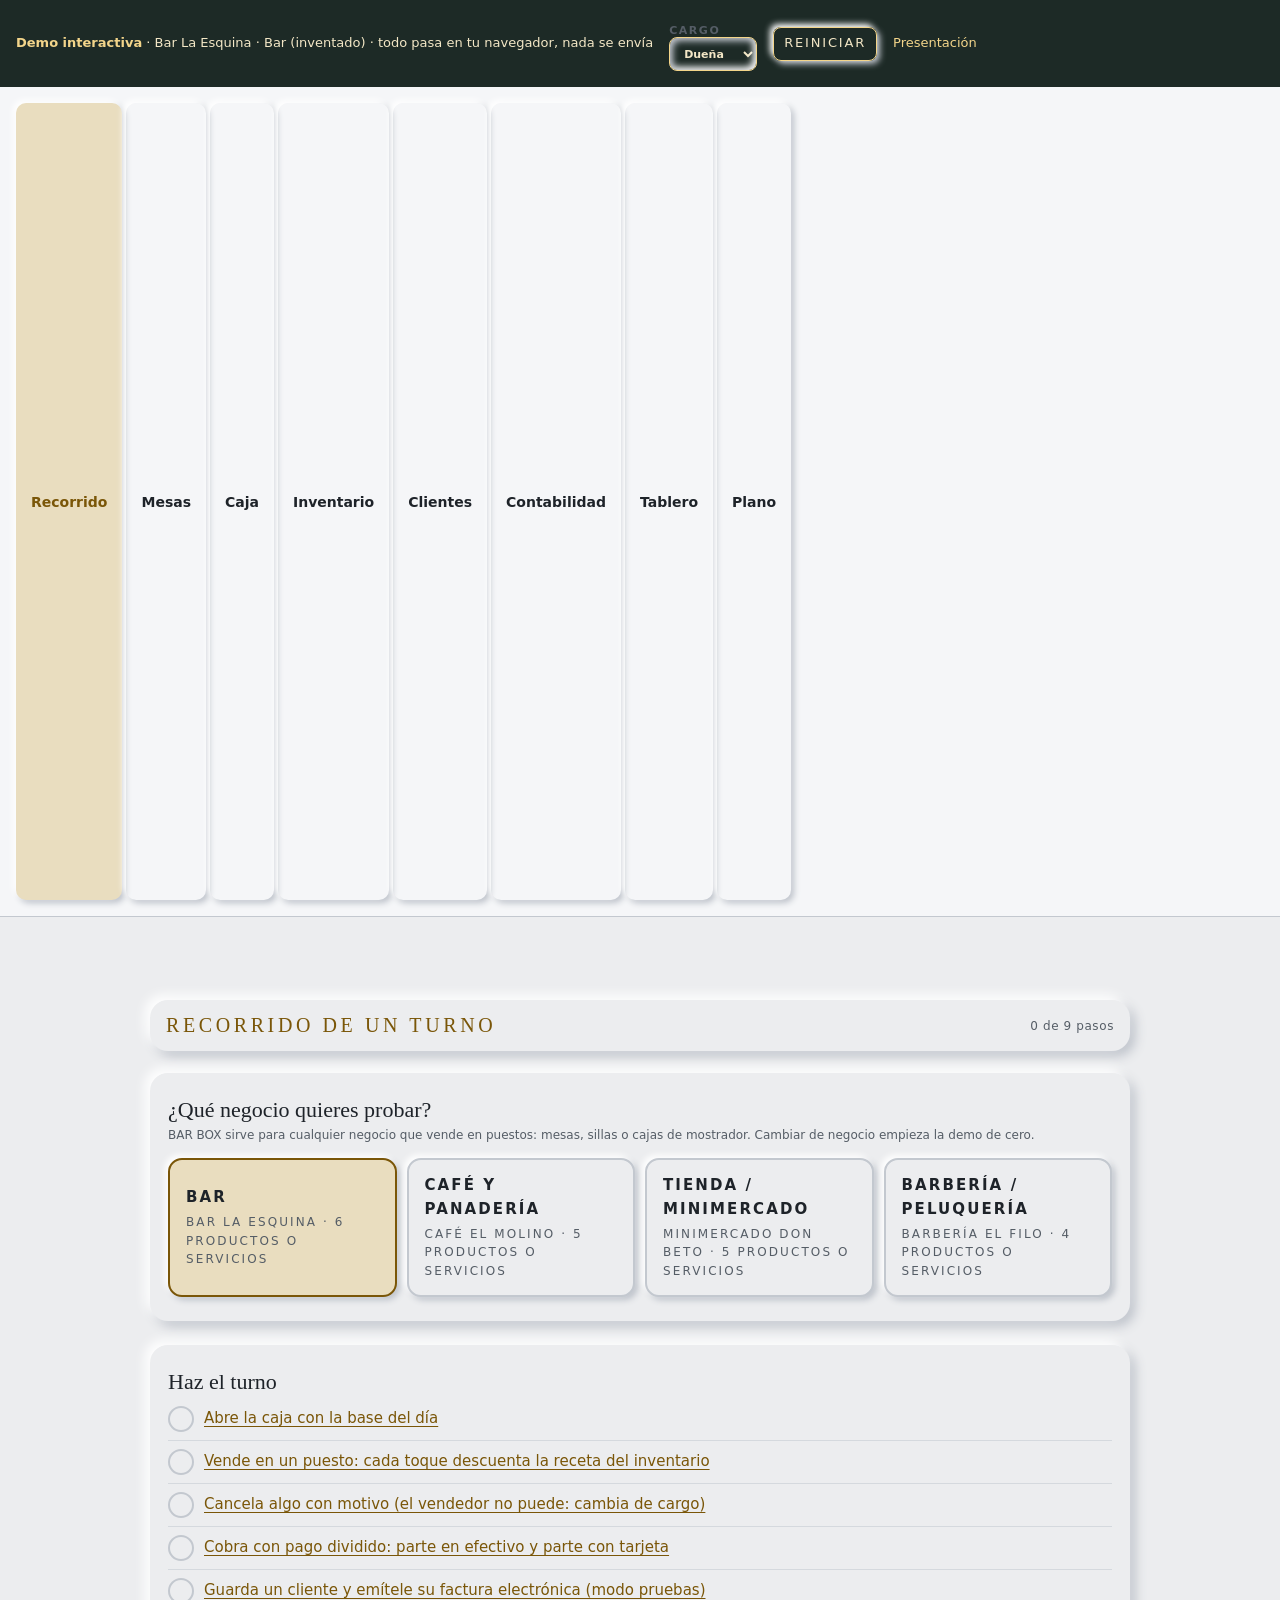
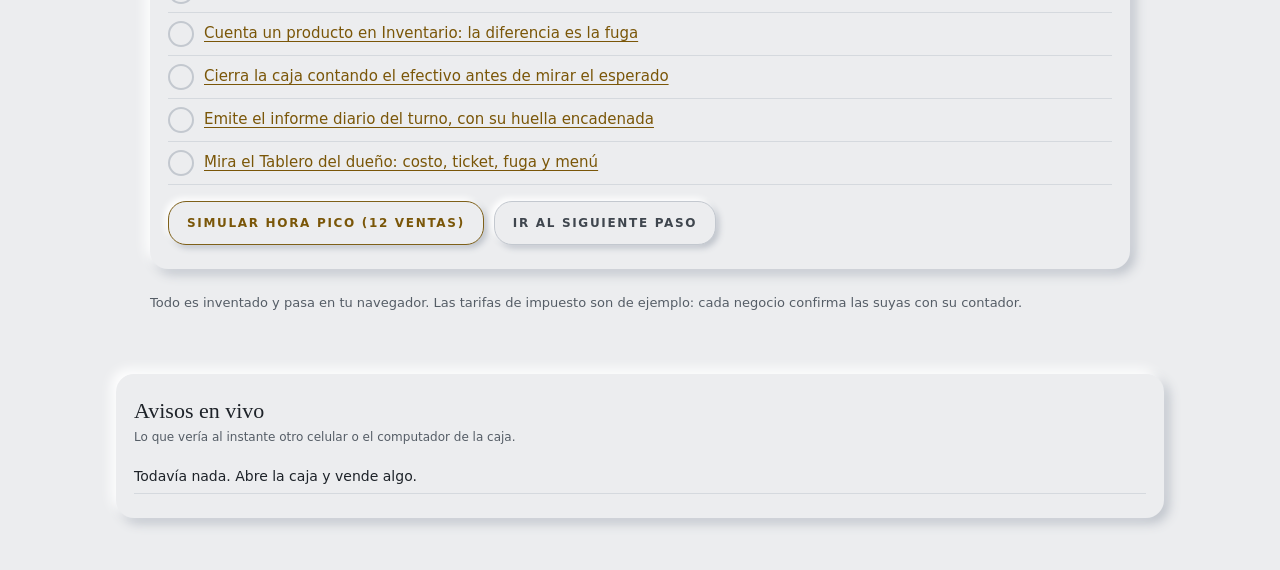
==== commit b99cb7ab: "Demo: un turno completo en un bar, un café, un minimercado o una barbería Recorrido guiado de 9 paso" ====
--- a/demo/app.html
+++ b/demo/app.html
@@ -5,27 +5,21 @@
 <meta name="viewport" content="width=device-width,initial-scale=1">
 <meta name="theme-color" content="#ECEDEF">
 <title>Demo interactiva · BAR BOX</title>
-<meta name="description" content="Prueba BAR BOX con un bar inventado: sirve en una mesa, cancela, cobra, cuadra la caja.">
+<meta name="description" content="Prueba un turno completo de BAR BOX en un bar, un café, una tienda o una barbería inventados: vende, cancela, cobra dividido, factura, cuenta la bodega, cierra la caja y mira el tablero del dueño.">
 <link rel="icon" href="static/crest.svg" type="image/svg+xml">
 <link rel="stylesheet" href="static/barbox.css">
 <link rel="stylesheet" href="static/demo.css">
 </head>
 <body>
 <div class="demo-barra">
-  <span><b>Demo interactiva</b> · Bar La Esquina (inventado) · todo pasa en tu navegador, nada se envía</span>
-  <label>Cargo
-    <select id="rol">
-      <option value="dueño">Dueña</option>
-      <option value="bodega">Barista</option>
-      <option value="mesero">Mesera</option>
-    </select>
-  </label>
+  <span><b>Demo interactiva</b> · <span id="negocio">Bar La Esquina</span> (inventado) · todo pasa en tu navegador, nada se envía</span>
+  <label>Cargo <select id="rol"></select></label>
   <button id="reiniciar" type="button">Reiniciar</button>
   <a href="../index.html">Presentación</a>
 </div>
 <nav class="demo-tabs" aria-label="Pantallas">
-  <a href="#/mapa">Mesas</a><a href="#/caja">Caja</a><a href="#/inventario">Inventario</a>
-  <a href="#/contabilidad">Contabilidad</a><a href="#/plano">Plano</a>
+  <a href="#/inicio">Recorrido</a><a href="#/mapa" id="tab-puestos">Mesas</a><a href="#/caja">Caja</a><a href="#/inventario">Inventario</a>
+  <a href="#/clientes">Clientes</a><a href="#/contabilidad">Contabilidad</a><a href="#/tablero">Tablero</a><a href="#/plano">Plano</a>
 </nav>
 <div class="envoltura">
   <p id="aviso" class="demo-aviso" role="status" aria-live="polite"></p>
--- a/demo/static/demo.css
+++ b/demo/static/demo.css
@@ -22,3 +22,22 @@
 .demo-ticket .pequeno{font-size:12px}
 .demo-ticket hr{border:0; border-top:1px dashed #999}
 #vista input,#vista select{margin:4px 0}
+/* 2026-09-26: recorrido del turno, negocios, pago dividido, factura de pruebas */
+.demo-negocios{display:grid; grid-template-columns:repeat(auto-fit,minmax(180px,1fr)); gap:10px}
+.demo-negocio{display:flex; flex-direction:column; align-items:flex-start; gap:4px; padding:14px 16px; min-height:74px; text-align:left;
+  border:2px solid var(--linea); border-radius:14px; background:var(--superficie); color:var(--tinta); font:inherit; cursor:pointer}
+.demo-negocio small{color:var(--tenue)}
+.demo-negocio[aria-pressed="true"]{border-color:var(--oro); background:var(--oro-claro)}
+.demo-pasos{list-style:none; margin:0 0 12px; padding:0; counter-reset:paso}
+.demo-pasos li{display:flex; gap:10px; align-items:center; padding:8px 0; border-bottom:1px solid var(--linea-suave)}
+.demo-pasos a{color:var(--tinta)}
+.demo-pasos li.hecho a{color:var(--tenue); text-decoration:line-through}
+.demo-marca{flex:none; width:26px; height:26px; display:inline-flex; align-items:center; justify-content:center;
+  border:2px solid var(--linea); border-radius:50%; color:var(--frio); font-weight:700}
+.demo-pasos li.hecho .demo-marca{border-color:var(--frio)}
+.visually{position:absolute; width:1px; height:1px; overflow:hidden; clip:rect(0 0 0 0)}
+.demo-pago{margin:0}
+.demo-sello{text-align:center; font-weight:700; border:2px solid #111; padding:4px; margin:0 0 8px}
+.stats article strong{font-size:28px}
+#vista td input{max-width:7em}
+#vista td .boton{min-height:34px; padding:0 10px; margin:2px}
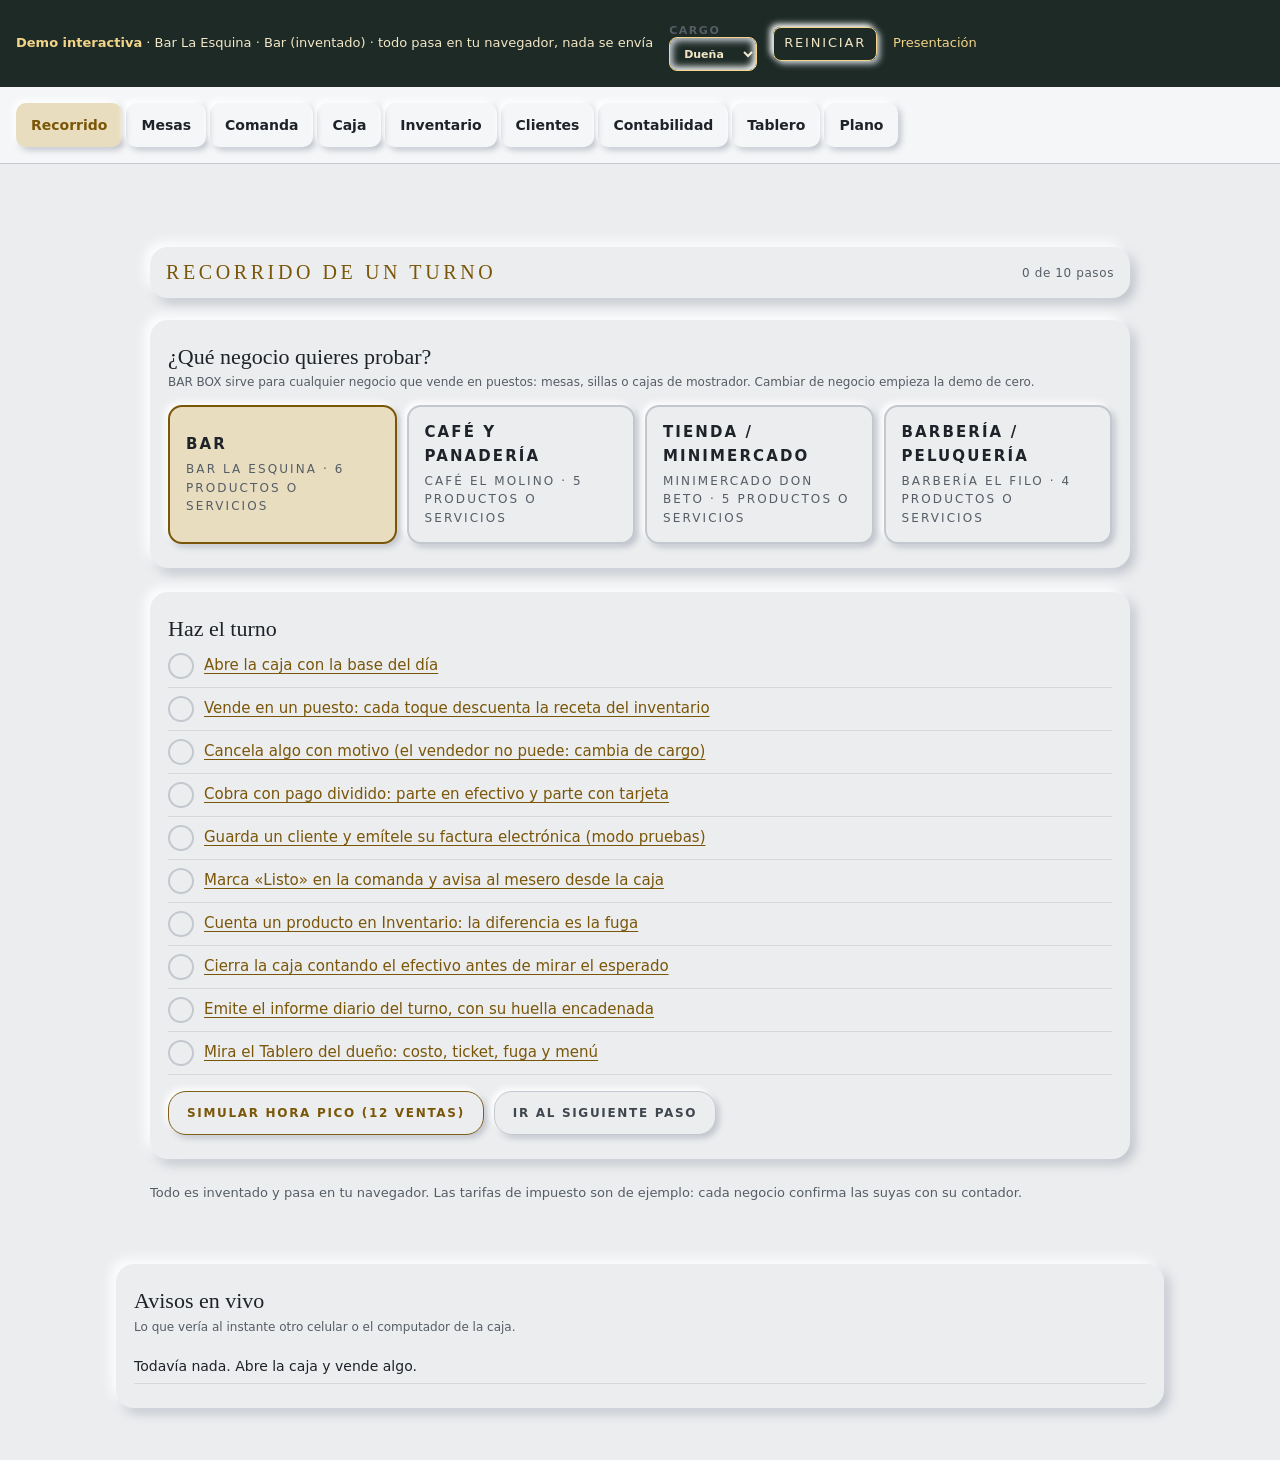
==== commit 110adbeb: "Demo: comanda de cocina y barra por mesa, tablet vinculada con código y aviso caja → mesero Co-Autho" ====
--- a/demo/app.html
+++ b/demo/app.html
@@ -5,7 +5,7 @@
 <meta name="viewport" content="width=device-width,initial-scale=1">
 <meta name="theme-color" content="#ECEDEF">
 <title>Demo interactiva · BAR BOX</title>
-<meta name="description" content="Prueba un turno completo de BAR BOX en un bar, un café, una tienda o una barbería inventados: vende, cancela, cobra dividido, factura, cuenta la bodega, cierra la caja y mira el tablero del dueño.">
+<meta name="description" content="Prueba un turno completo de BAR BOX en un bar, un café, una tienda o una barbería inventados: vende, cancela, manda a la comanda, cobra dividido, factura, cuenta la bodega, cierra la caja y mira el tablero del dueño.">
 <link rel="icon" href="static/crest.svg" type="image/svg+xml">
 <link rel="stylesheet" href="static/barbox.css">
 <link rel="stylesheet" href="static/demo.css">
@@ -18,7 +18,7 @@
   <a href="../index.html">Presentación</a>
 </div>
 <nav class="demo-tabs" aria-label="Pantallas">
-  <a href="#/inicio">Recorrido</a><a href="#/mapa" id="tab-puestos">Mesas</a><a href="#/caja">Caja</a><a href="#/inventario">Inventario</a>
+  <a href="#/inicio">Recorrido</a><a href="#/mapa" id="tab-puestos">Mesas</a><a href="#/comanda">Comanda</a><a href="#/caja">Caja</a><a href="#/inventario">Inventario</a>
   <a href="#/clientes">Clientes</a><a href="#/contabilidad">Contabilidad</a><a href="#/tablero">Tablero</a><a href="#/plano">Plano</a>
 </nav>
 <div class="envoltura">
--- a/demo/static/demo.css
+++ b/demo/static/demo.css
@@ -6,7 +6,10 @@
 .demo-barra select,.demo-barra button{min-height:34px; padding:2px 10px; border-radius:8px; border:1px solid #f3d58a;
   background:transparent; color:#f3e7c6; font:inherit; width:auto}
 .demo-barra select option{color:#1E2329}
-.demo-tabs{display:flex; gap:4px; overflow-x:auto; padding:8px 16px; background:var(--superficie-alta); border-bottom:1px solid var(--linea)}
+/* Es un <nav>: barbox.css le da al menú lateral de la app min-height de casi toda la pantalla
+   desde 860 px. Aquí es una barra: sin esa altura y sin estirar las pestañas. */
+.demo-tabs{display:flex; align-items:center; gap:4px; overflow-x:auto; min-height:0; padding:8px 16px;
+  background:var(--superficie-alta); border-bottom:1px solid var(--linea)}
 .demo-tabs a{flex:0 0 auto; padding:10px 14px; border-radius:10px; color:var(--tinta); text-decoration:none; font:600 14px var(--sans)}
 .demo-tabs a[aria-current="page"]{background:var(--oro-claro); color:var(--oro)}
 .demo-aviso{min-height:1.4em; margin:12px 0 0; color:var(--frio); font-weight:600}
@@ -41,3 +44,8 @@
 .stats article strong{font-size:28px}
 #vista td input{max-width:7em}
 #vista td .boton{min-height:34px; padding:0 10px; margin:2px}
+/* Es un <nav>: sin la altura del menú lateral de barbox.css (como .demo-tabs). */
+.filtros{display:flex; align-items:center; gap:6px; flex-wrap:wrap; min-height:0; padding:0; background:none; margin:8px 0 12px}
+.filtros a{padding:8px 14px; border-radius:10px; background:var(--superficie-alta); color:var(--tinta); text-decoration:none; font:600 14px var(--sans)}
+.filtros a[aria-current="page"]{background:var(--oro-claro); color:var(--oro)}
+.listos,.recoger{border-left:4px solid var(--verde)}
